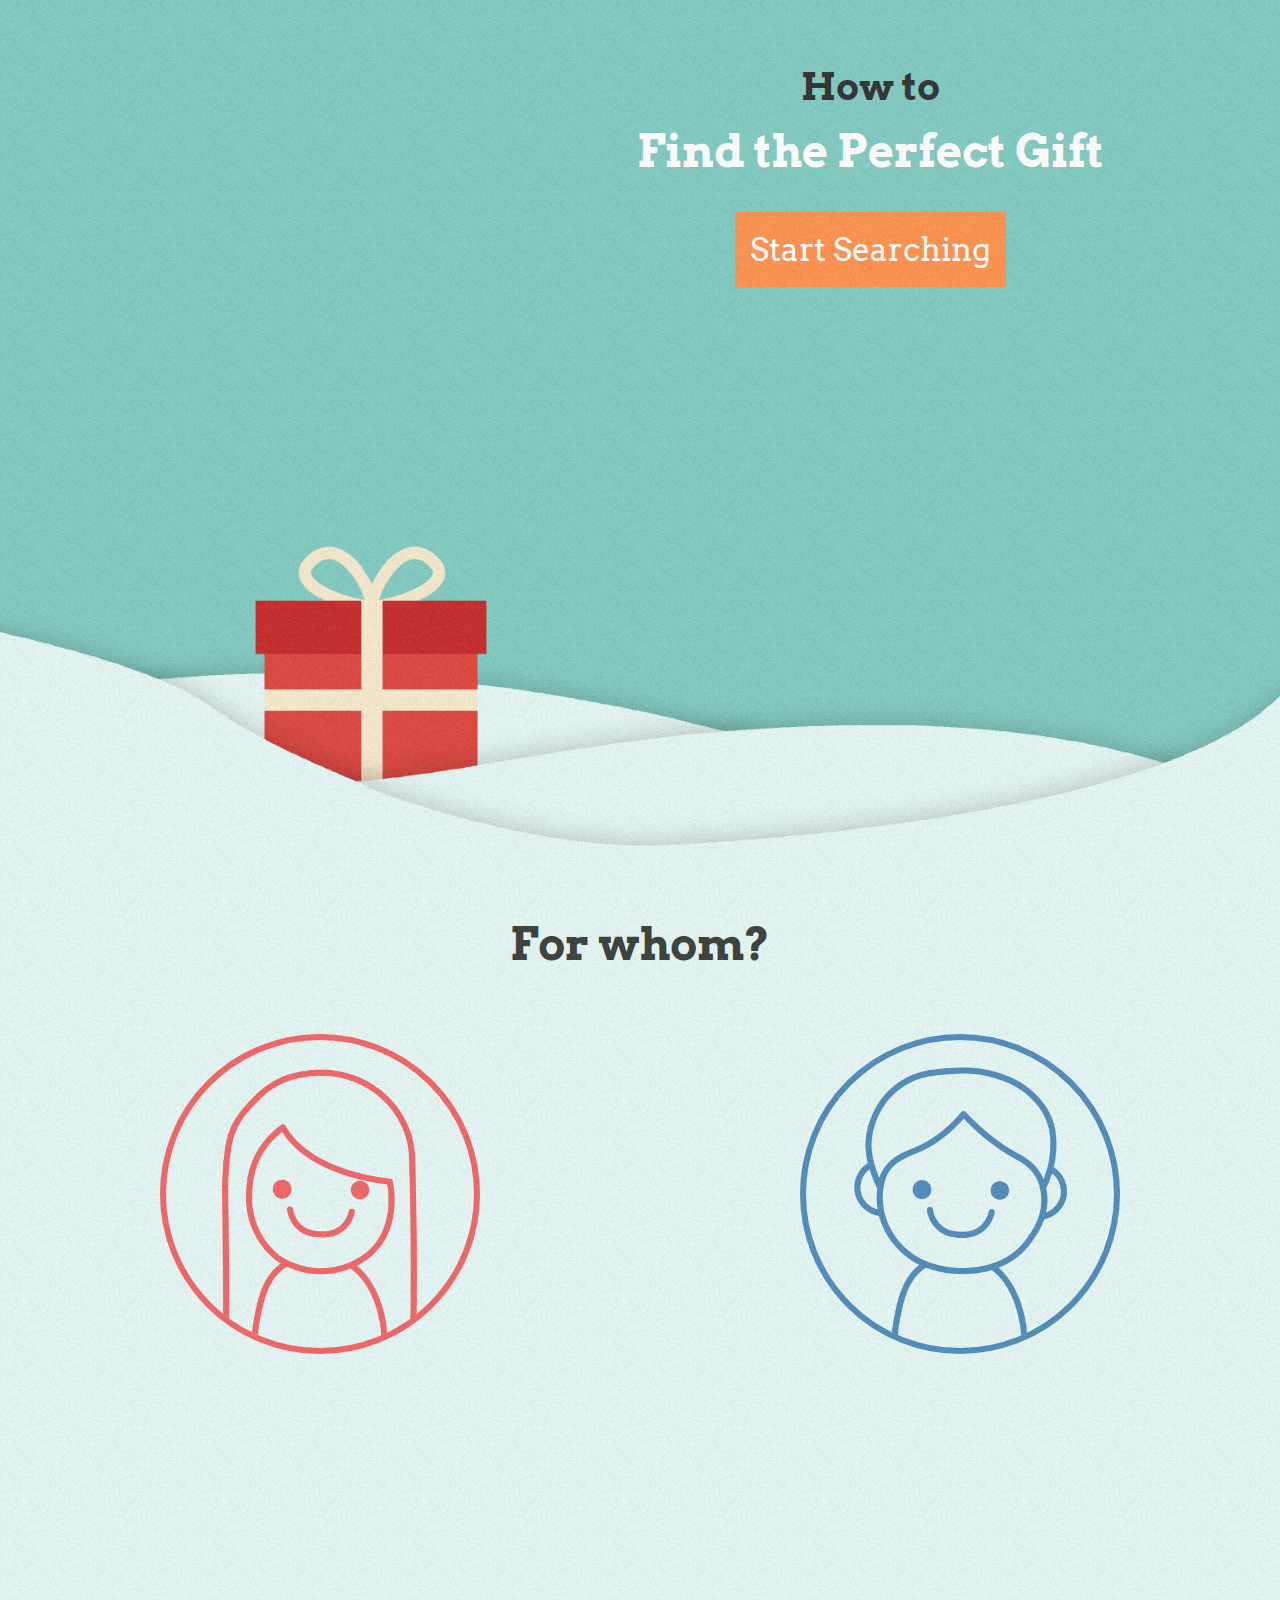
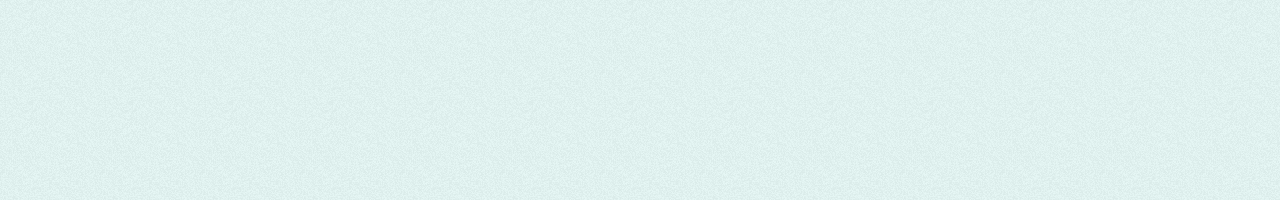
==== src/main/webapp/resources/pages/index.html @ 2a7a6c15 "Server side full-created" ====
<!DOCTYPE html>
<html lang="en">
<head>
    <meta charset="UTF-8">
    <title></title>
    <link rel="stylesheet" href="../css/styles.css">
    <link rel="stylesheet" href="../css/bootstrap.min.css">
    <link rel="icon" href="../img/logos.png">
    <script src="http://ajax.googleapis.com/ajax/libs/jquery/2.0.3/jquery.min.js"></script>
    <script src="../js/main.js"></script>
</head>
<body>
<header>
    <div id="parallax-container">
        <div class="parallax-element">
            <img id="snow3" class="img-responsive" src="../img/snow3.png">
        </div>
        <div class="parallax-element">
            <img id="gift" class="img-responsive" src="../img/gift.png">
        </div>
        <div class="parallax-element">
            <img id="snow2" class="img-responsive" src="../img/snow2.png">
        </div>
        <div class="parallax-element">
            <img id="snow1" class="img-responsive" src="../img/snow1.png">
        </div>
        <div id="header-text" class="parallax-element">
            <h2><span>How to</span><br></h2>

            <h1><span>Find the Perfect Gift</span></h1>

            <div id="header-button" onclick="scrolling('#sex')">
                Start Searching
            </div>
        </div>
    </div>
</header>
<section>
    <div id="sex" class="container-fluid">
        <div class="row">
            <h1>For whom?</h1>
        </div>
        <div class="row">
            <div class="col-sm-6" onclick="printAges(0)">
                <div id="girl"></div>
                <div></div>
            </div>
            <div class="col-sm-6" onclick="printAges(1)">
                <div id="boy"></div>
            </div>
        </div>
    </div>
</section>
<main>
    <div id="age" class="container-fluid">
        <div class="row">
            <h1 id="age-text"></h1>
        </div>
        <div id="age-image" class="row">

        </div>
    </div>
</main>
<div id="noise"></div>
</body>
</html>
---- src/main/webapp/resources/css/styles.css ----
@import url(https://fonts.googleapis.com/css?family=Arvo:400,700);

body {
    background-color: #e5f7f5;
}

#parallax-container {
    background-color: #84ccc3;
    position: relative;
    height: 100vh;
    overflow: hidden;
    font-family: 'Arvo', serif;
}

span {
    font-weight: 700;
}

.parallax-element {
    position: absolute;
    bottom: 0;
    width: 100vw;
}

#gift {
    width: 100vw;
}

#snow1 {
    width: 100vw;
    margin-bottom: 0;
}

#snow2 {
    margin-bottom: 0;
    width: 100vw;
}

#snow3 {
    margin-bottom: 0;
    width: 100vw;
}

#noise {
    background: url(../img/noisy.png) repeat;
    height: 100%;
    width: 100%;
    position: absolute;
    pointer-events: none;
    top: 0;
}

#header-text {
    left: 18%;
    top: 5%;
    text-align: center;
}

#header-text h2 {
    font-size: 3vw;
}

#header-text h1 {
    color: white;
    font-size: 3.5vw;
}

#header-button {
    margin-top: 2%;
    color: white;
    font-size: 2.5vw;
    display: inline-block;
    padding: 1vw;
    background-color: #FF934F;
    border: 2px solid #FF934F;
    cursor: pointer;
}

#header-button:hover {
    background-color: transparent;
    border: 2px solid white;
    -webkit-transition: all 0.2s ease-in-out;
    -moz-transition: all 0.2s ease-in-out;
    -o-transition: all 0.2s ease-in-out;
    transition: all 0.2s ease-in-out;
}

#sex {
    background-color: #e5f7f5;
    font-family: 'Arvo', serif;
    text-align: center;
    min-height: 100vh;
}

#sex img {
    margin: 0 auto;
}

#sex h1 {
    font-weight: 700;
    font-size: 3.5vw;
    color: #3B413C;
}

#girl, #boy {
    width: 25vw;
    height: 25vw;
    background-size: cover;
    border-radius: 100%;
    margin: 9% auto 0;
    cursor: pointer;
}

#girl {
    background-image: url("../img/girl.png");
    border: 0.5vw solid #f26667;
}

#girl:hover {
    background-color: #fad0d1;
    -webkit-transition: all 0.2s ease-in-out;
    -moz-transition: all 0.2s ease-in-out;
    -o-transition: all 0.2s ease-in-out;
    transition: all 0.2s ease-in-out;
}

#boy {
    background-image: url("../img/boy.png");
    border: 0.5vw solid #518DBB;
}

#boy:hover {
    background-color: #96a9d4;
    -webkit-transition: all 0.2s ease-in-out;
    -moz-transition: all 0.2s ease-in-out;
    -o-transition: all 0.2s ease-in-out;
    transition: all 0.2s ease-in-out;
}

#age {
    background-color: #e5f7f5;
    font-family: 'Arvo', serif;
    text-align: center;
    min-height: 100vh;
    display: none;
}

#age-text {
    font-weight: 700;
    font-size: 3.5vw;
    color: #3B413C;
}

.age-images {
    width: 10vw;
    height: 10vw;
    background-size: cover;
    border-radius: 100%;
    margin: 0 auto;
    border: 2px solid #C4D7F2;
}

#age-image h3 {
    color: #3B413C;
    font-family: 'Arvo', serif;
    font-size: 2vw;
}
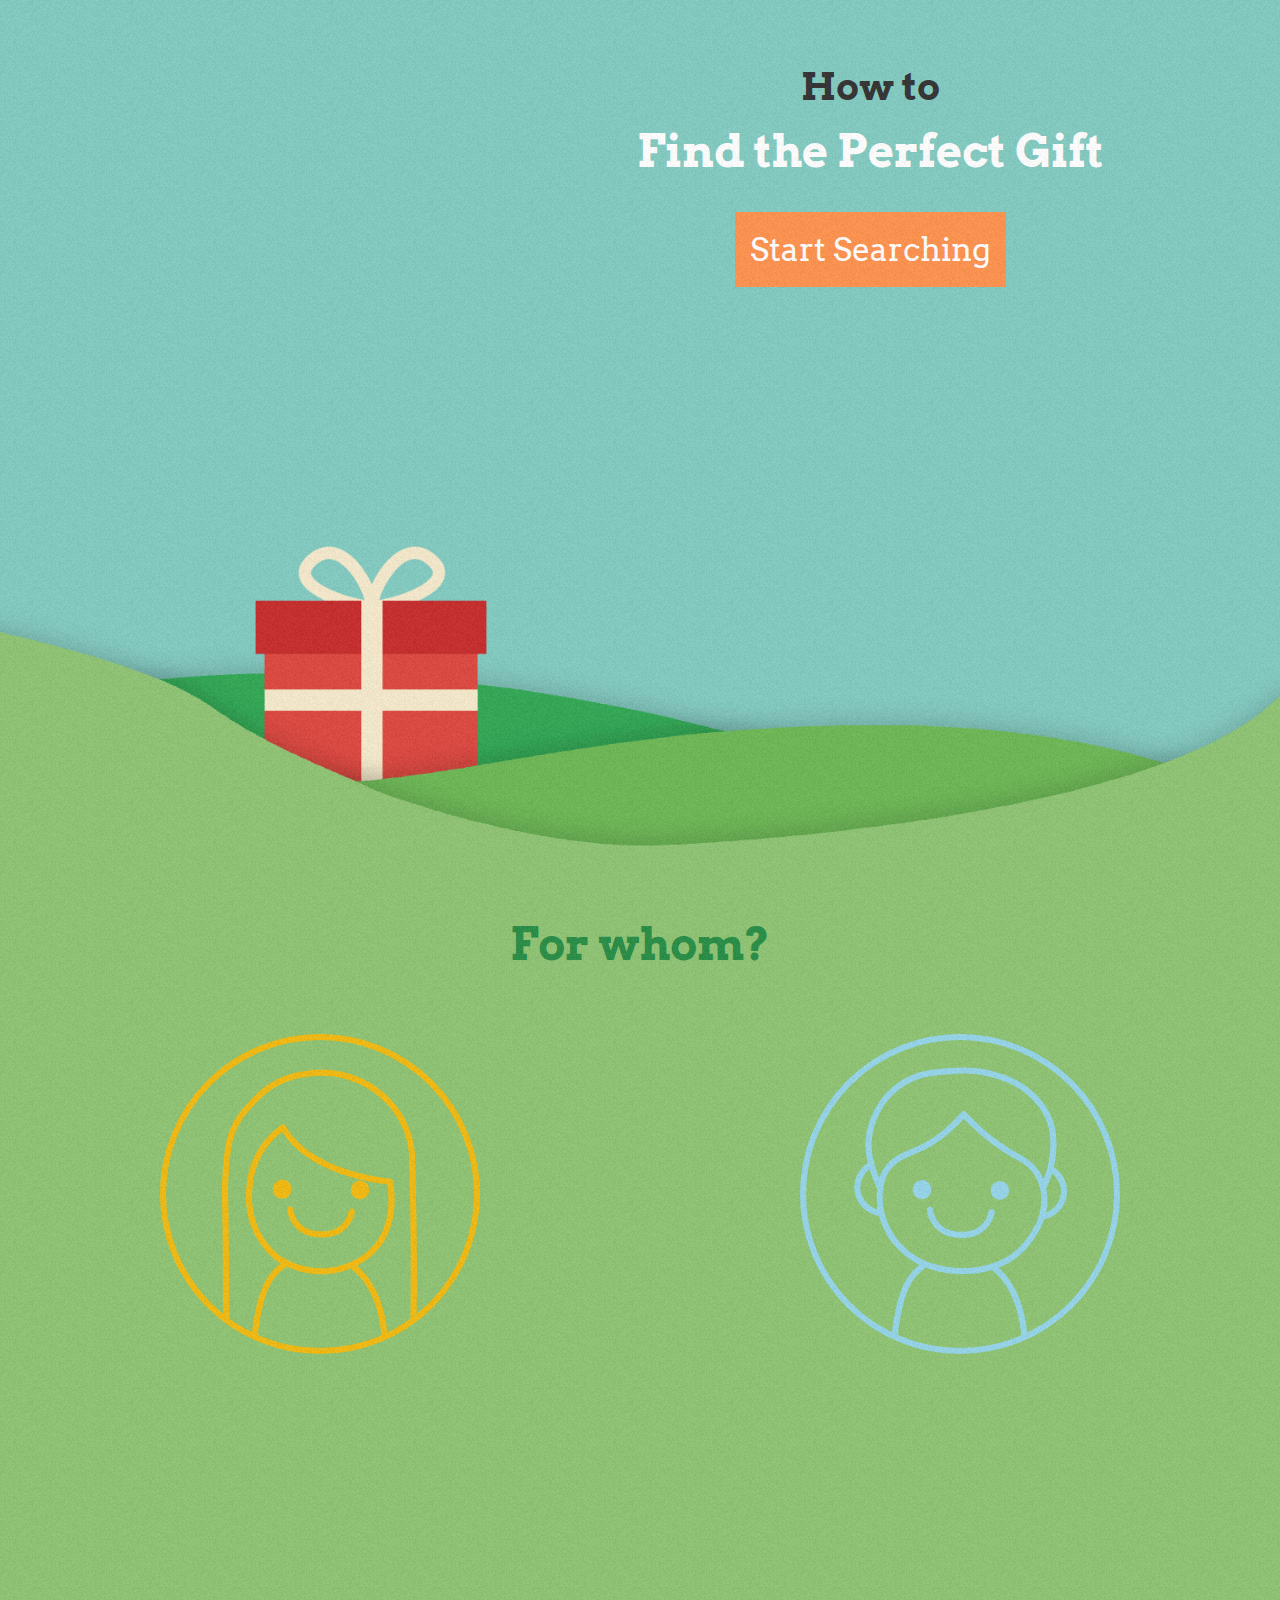
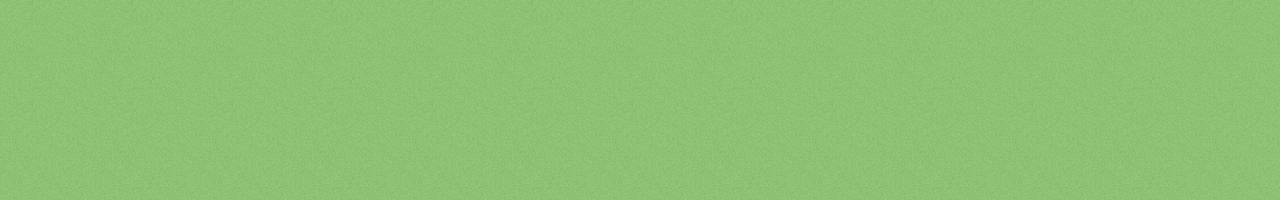
==== commit f9f6f0d2: "frontend" ====
--- a/src/main/webapp/resources/pages/index.html
+++ b/src/main/webapp/resources/pages/index.html
@@ -13,16 +13,16 @@
 <header>
     <div id="parallax-container">
         <div class="parallax-element">
-            <img id="snow3" class="img-responsive" src="../img/snow3.png">
+            <img id="snow3" class="img-responsive" src="../img/grass3.png">
         </div>
         <div class="parallax-element">
             <img id="gift" class="img-responsive" src="../img/gift.png">
         </div>
         <div class="parallax-element">
-            <img id="snow2" class="img-responsive" src="../img/snow2.png">
+            <img id="snow2" class="img-responsive" src="../img/grass2.png">
         </div>
         <div class="parallax-element">
-            <img id="snow1" class="img-responsive" src="../img/snow1.png">
+            <img id="snow1" class="img-responsive" src="../img/grass1.png">
         </div>
         <div id="header-text" class="parallax-element">
             <h2><span>How to</span><br></h2>
@@ -43,7 +43,6 @@
         <div class="row">
             <div class="col-sm-6" onclick="printAges(0)">
                 <div id="girl"></div>
-                <div></div>
             </div>
             <div class="col-sm-6" onclick="printAges(1)">
                 <div id="boy"></div>
@@ -61,6 +60,22 @@
         </div>
     </div>
 </main>
+<section>
+    <div id="country" class="container-fluid">
+        <div class="row">
+            <h1 id="country-text"></h1>
+        </div>
+        <div class="row">
+            <div class="col-sm-6">
+                <div id="ukraine"></div>
+            </div>
+            <div class="col-sm-6">
+                <div id="russia">
+                </div>
+            </div>
+        </div>
+    </div>
+</section>
 <div id="noise"></div>
 </body>
 </html>--- a/src/main/webapp/resources/css/styles.css
+++ b/src/main/webapp/resources/css/styles.css
@@ -86,7 +86,7 @@
 }
 
 #sex {
-    background-color: #e5f7f5;
+    background-color: #8fc574;
     font-family: 'Arvo', serif;
     text-align: center;
     min-height: 100vh;
@@ -99,7 +99,7 @@
 #sex h1 {
     font-weight: 700;
     font-size: 3.5vw;
-    color: #3B413C;
+    color: #278e46;
 }
 
 #girl, #boy {
@@ -112,12 +112,12 @@
 }
 
 #girl {
-    background-image: url("../img/girl.png");
-    border: 0.5vw solid #f26667;
+    background-image: url("../img/female.png");
+    border: 0.5vw solid #f3bb11;
 }
 
 #girl:hover {
-    background-color: #fad0d1;
+    background-color: #e0ed8e;
     -webkit-transition: all 0.2s ease-in-out;
     -moz-transition: all 0.2s ease-in-out;
     -o-transition: all 0.2s ease-in-out;
@@ -125,12 +125,12 @@
 }
 
 #boy {
-    background-image: url("../img/boy.png");
-    border: 0.5vw solid #518DBB;
+    background-image: url("../img/male.png");
+    border: 0.5vw solid #96d6eb;
 }
 
 #boy:hover {
-    background-color: #96a9d4;
+    background-color: #51bcc3;
     -webkit-transition: all 0.2s ease-in-out;
     -moz-transition: all 0.2s ease-in-out;
     -o-transition: all 0.2s ease-in-out;
@@ -138,7 +138,7 @@
 }
 
 #age {
-    background-color: #e5f7f5;
+    background-color: #8fc574;
     font-family: 'Arvo', serif;
     text-align: center;
     min-height: 100vh;
@@ -148,7 +148,7 @@
 #age-text {
     font-weight: 700;
     font-size: 3.5vw;
-    color: #3B413C;
+    color: #278e46;
 }
 
 .age-images {
@@ -157,11 +157,59 @@
     background-size: cover;
     border-radius: 100%;
     margin: 0 auto;
-    border: 2px solid #C4D7F2;
 }
 
 #age-image h3 {
     color: #3B413C;
     font-family: 'Arvo', serif;
     font-size: 2vw;
+}
+
+#country {
+    background-color: #8fc574;
+    font-family: 'Arvo', serif;
+    text-align: center;
+    min-height: 100vh;
+    display: none;
+}
+
+#country-text {
+    font-weight: 700;
+    font-size: 3.5vw;
+    color: #278e46;
+}
+
+#ukraine, #russia {
+    width: 25vw;
+    height: 25vw;
+    background-size: cover;
+    border-radius: 100%;
+    margin: 9% auto 0;
+    cursor: pointer;
+}
+
+#ukraine {
+    background-image: url("../img/ukr.png");
+    border: 0.5vw solid #2fa251;
+}
+
+#ukraine:hover {
+    background-color: #6db855;
+    -webkit-transition: all 0.2s ease-in-out;
+    -moz-transition: all 0.2s ease-in-out;
+    -o-transition: all 0.2s ease-in-out;
+    transition: all 0.2s ease-in-out;
+}
+
+#russia {
+    background-image: url("../img/ru.png");
+    border: 0.5vw solid #2fa251;
+}
+
+#russia:hover {
+    background-color: #6db855;
+    -webkit-transition: all 0.2s ease-in-out;
+    -moz-transition: all 0.2s ease-in-out;
+    -o-transition: all 0.2s ease-in-out;
+    transition: all 0.2s ease-in-out;
 }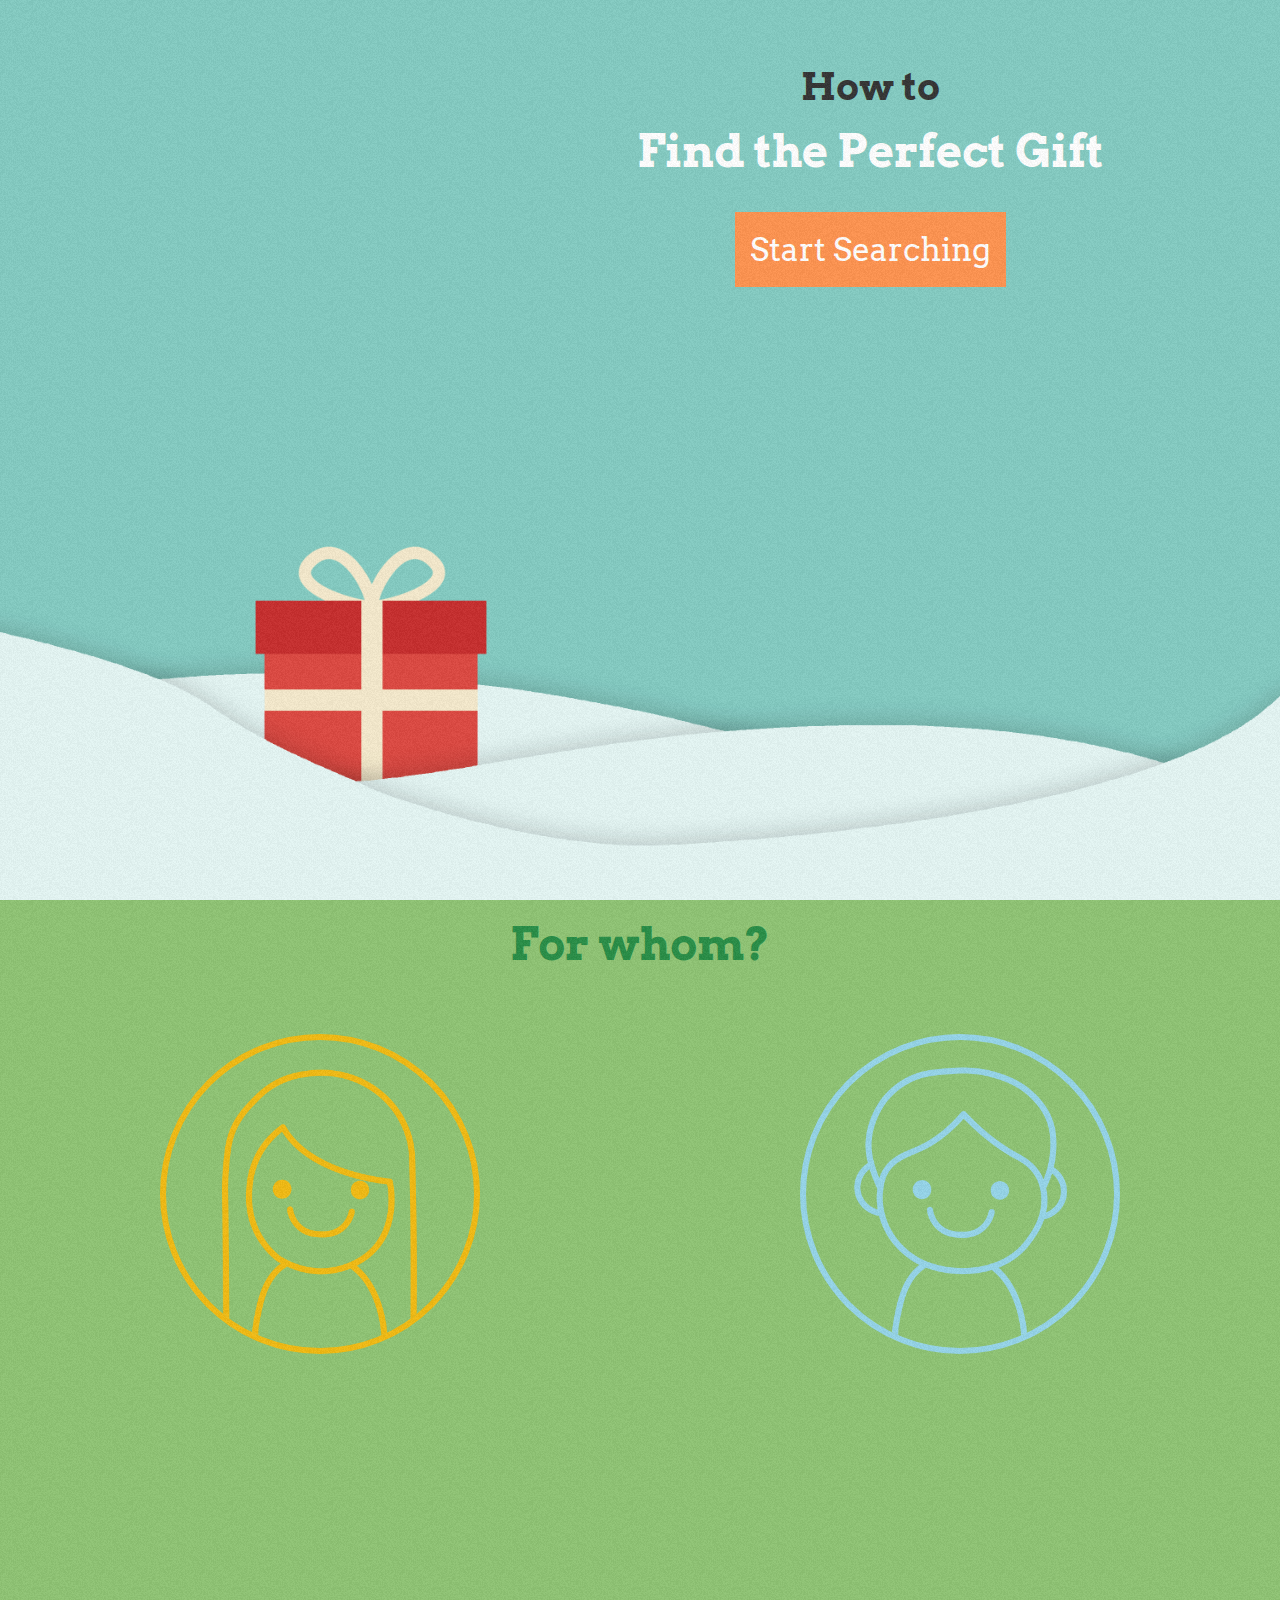
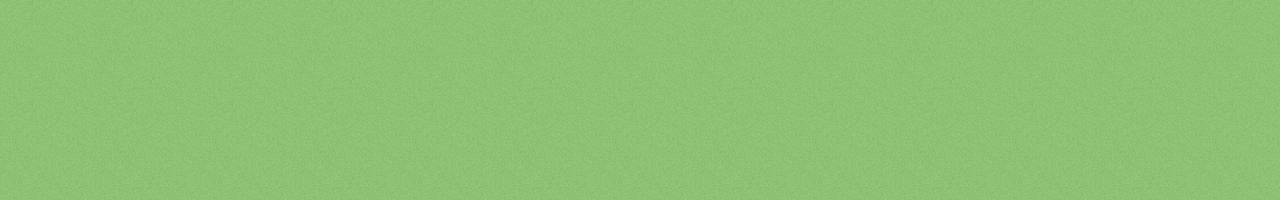
==== commit b8c9685e: "conflicts fixed" ====
--- a/src/main/webapp/resources/pages/index.html
+++ b/src/main/webapp/resources/pages/index.html
@@ -8,21 +8,22 @@
     <link rel="icon" href="../img/logos.png">
     <script src="http://ajax.googleapis.com/ajax/libs/jquery/2.0.3/jquery.min.js"></script>
     <script src="../js/main.js"></script>
+    <script src="../js/requestToServer.js"></script>
 </head>
 <body>
 <header>
     <div id="parallax-container">
         <div class="parallax-element">
-            <img id="snow3" class="img-responsive" src="../img/grass3.png">
+            <img id="snow3" class="img-responsive" src="../img/snow3.png">
         </div>
         <div class="parallax-element">
             <img id="gift" class="img-responsive" src="../img/gift.png">
         </div>
         <div class="parallax-element">
-            <img id="snow2" class="img-responsive" src="../img/grass2.png">
+            <img id="snow2" class="img-responsive" src="../img/snow2.png">
         </div>
         <div class="parallax-element">
-            <img id="snow1" class="img-responsive" src="../img/grass1.png">
+            <img id="snow1" class="img-responsive" src="../img/snow1.png">
         </div>
         <div id="header-text" class="parallax-element">
             <h2><span>How to</span><br></h2>
@@ -43,6 +44,7 @@
         <div class="row">
             <div class="col-sm-6" onclick="printAges(0)">
                 <div id="girl"></div>
+                <div></div>
             </div>
             <div class="col-sm-6" onclick="printAges(1)">
                 <div id="boy"></div>
@@ -60,22 +62,6 @@
         </div>
     </div>
 </main>
-<section>
-    <div id="country" class="container-fluid">
-        <div class="row">
-            <h1 id="country-text"></h1>
-        </div>
-        <div class="row">
-            <div class="col-sm-6">
-                <div id="ukraine"></div>
-            </div>
-            <div class="col-sm-6">
-                <div id="russia">
-                </div>
-            </div>
-        </div>
-    </div>
-</section>
 <div id="noise"></div>
 </body>
 </html>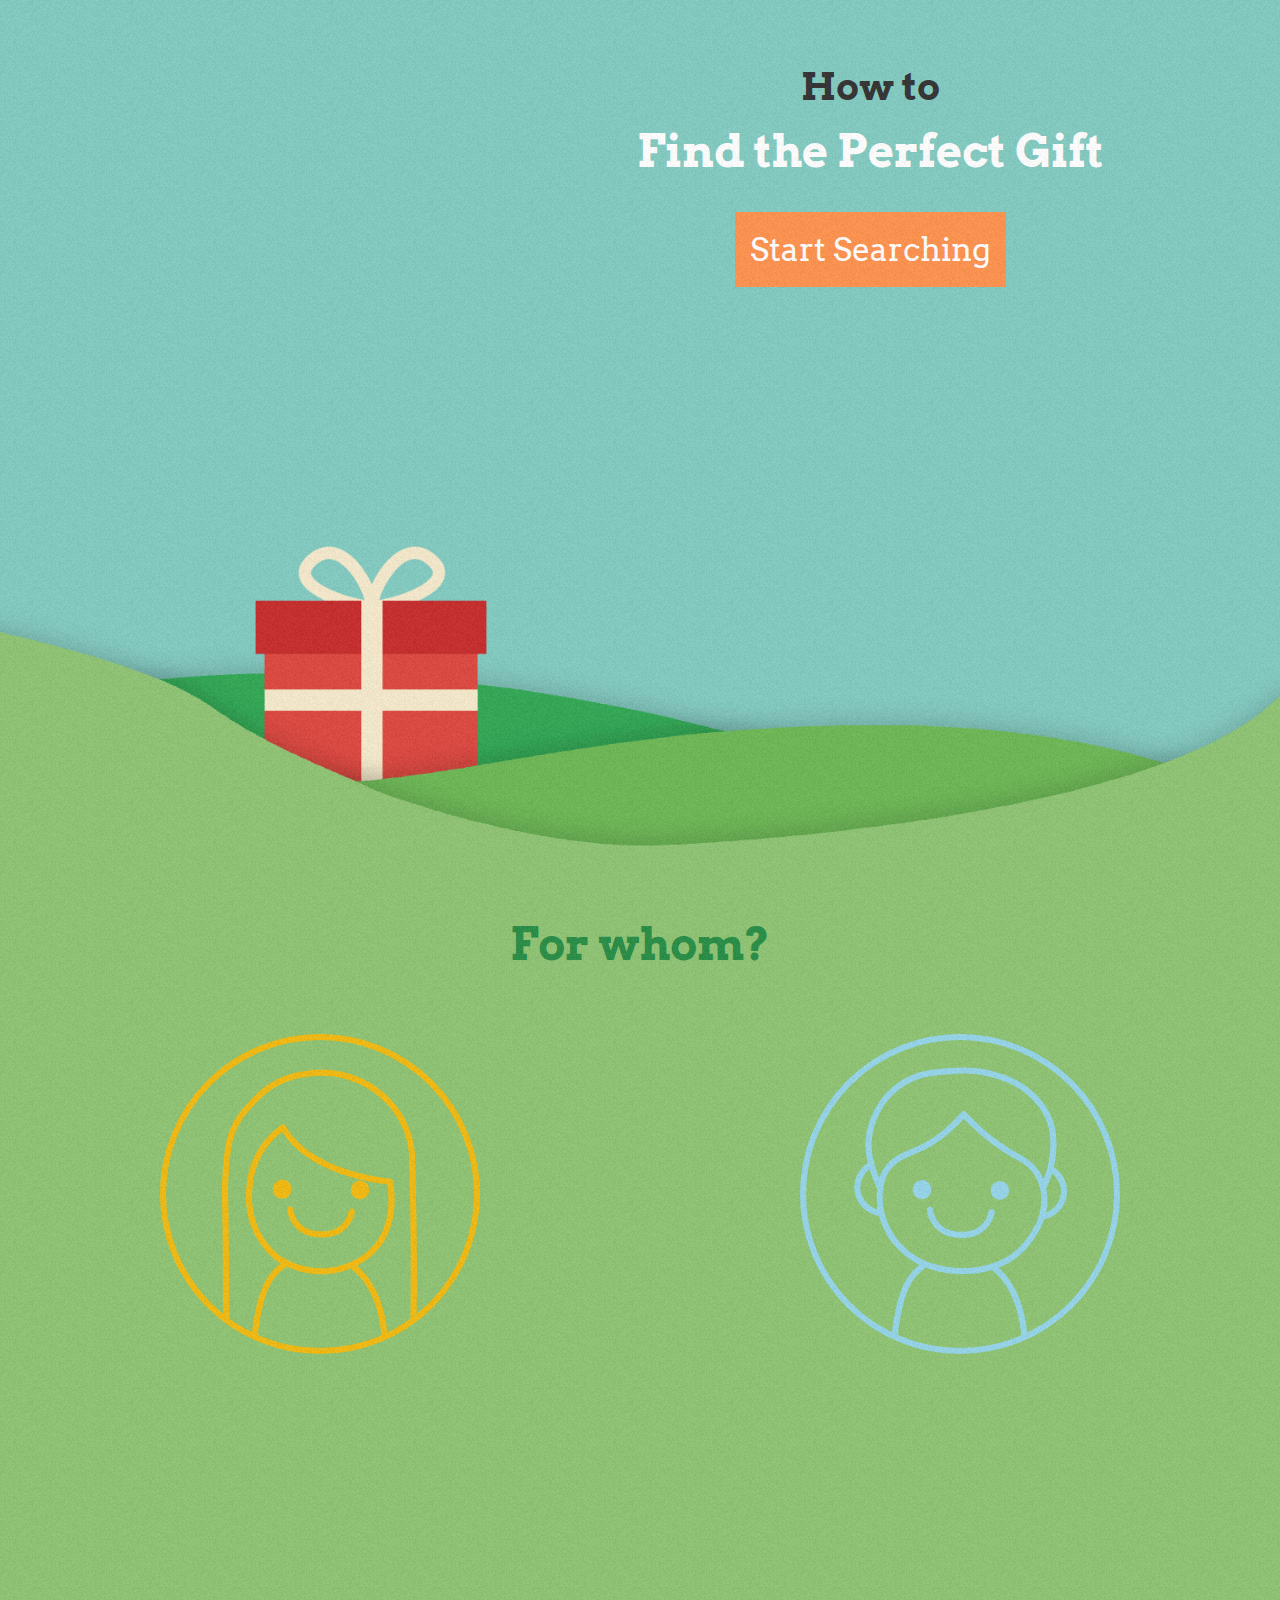
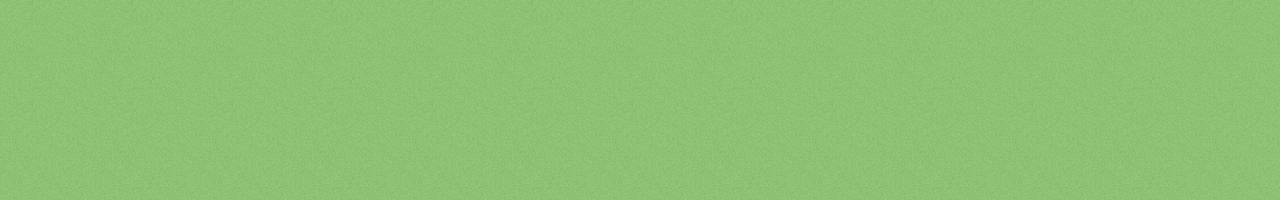
==== commit 8abdab63: "fixed conflicts in main.js" ====
--- a/src/main/webapp/resources/pages/index.html
+++ b/src/main/webapp/resources/pages/index.html
@@ -14,16 +14,16 @@
 <header>
     <div id="parallax-container">
         <div class="parallax-element">
-            <img id="snow3" class="img-responsive" src="../img/snow3.png">
+            <img id="snow3" class="img-responsive" src="../img/grass3.png">
         </div>
         <div class="parallax-element">
             <img id="gift" class="img-responsive" src="../img/gift.png">
         </div>
         <div class="parallax-element">
-            <img id="snow2" class="img-responsive" src="../img/snow2.png">
+            <img id="snow2" class="img-responsive" src="../img/grass2.png">
         </div>
         <div class="parallax-element">
-            <img id="snow1" class="img-responsive" src="../img/snow1.png">
+            <img id="snow1" class="img-responsive" src="../img/grass1.png">
         </div>
         <div id="header-text" class="parallax-element">
             <h2><span>How to</span><br></h2>
@@ -44,7 +44,6 @@
         <div class="row">
             <div class="col-sm-6" onclick="printAges(0)">
                 <div id="girl"></div>
-                <div></div>
             </div>
             <div class="col-sm-6" onclick="printAges(1)">
                 <div id="boy"></div>
@@ -62,6 +61,22 @@
         </div>
     </div>
 </main>
+<section>
+    <div id="country" class="container-fluid">
+        <div class="row">
+            <h1 id="country-text"></h1>
+        </div>
+        <div class="row">
+            <div class="col-sm-6">
+                <div id="ukraine"></div>
+            </div>
+            <div class="col-sm-6">
+                <div id="russia">
+                </div>
+            </div>
+        </div>
+    </div>
+</section>
 <div id="noise"></div>
 </body>
 </html>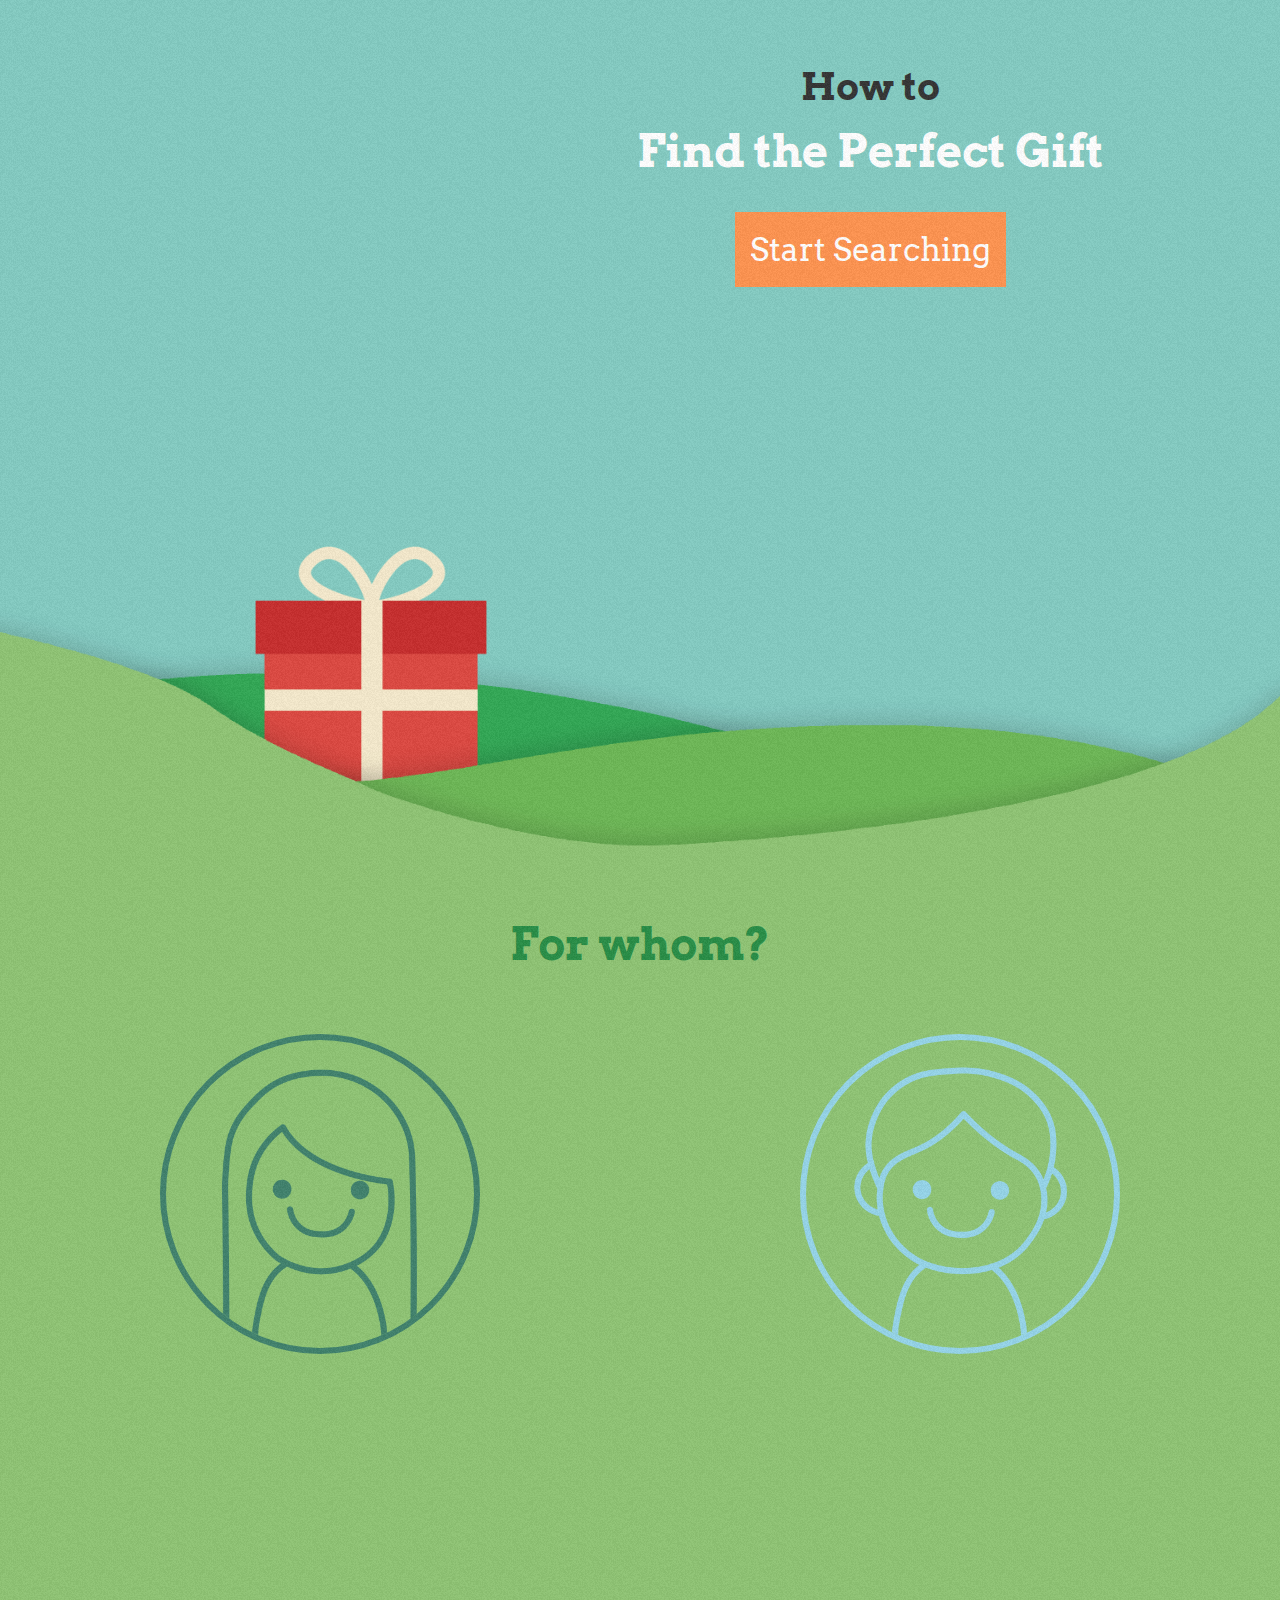
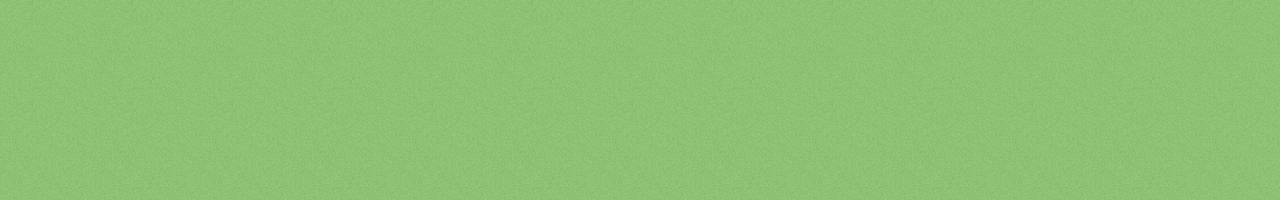
==== commit d27f3290: "ajax request" ====
--- a/src/main/webapp/resources/pages/index.html
+++ b/src/main/webapp/resources/pages/index.html
@@ -77,6 +77,13 @@
         </div>
     </div>
 </section>
+<section>
+    <div id="result" class="container-fluid">
+        <div class="row">
+            <h1 id="result-text">Recommended Gifts!</h1>
+        </div>
+    </div>
+</section>
 <div id="noise"></div>
 </body>
 </html>--- a/src/main/webapp/resources/css/styles.css
+++ b/src/main/webapp/resources/css/styles.css
@@ -113,11 +113,11 @@
 
 #girl {
     background-image: url("../img/female.png");
-    border: 0.5vw solid #f3bb11;
+    border: 0.5vw solid #3f826d;
 }
 
 #girl:hover {
-    background-color: #e0ed8e;
+    background-color: #d4c5e2;
     -webkit-transition: all 0.2s ease-in-out;
     -moz-transition: all 0.2s ease-in-out;
     -o-transition: all 0.2s ease-in-out;
@@ -212,4 +212,27 @@
     -moz-transition: all 0.2s ease-in-out;
     -o-transition: all 0.2s ease-in-out;
     transition: all 0.2s ease-in-out;
+}
+
+#result {
+    background-color: #8fc574;
+    font-family: 'Arvo', serif;
+    text-align: center;
+    min-height: 100vh;
+    display: none;
+}
+
+#result-text {
+    font-weight: 700;
+    font-size: 3.5vw;
+    color: #278e46;
+}
+
+.result-image {
+    width: 25vw;
+    height: 25vw;
+    background-size: cover;
+    border-radius: 100%;
+    margin: 9% auto 0;
+    cursor: pointer;
 }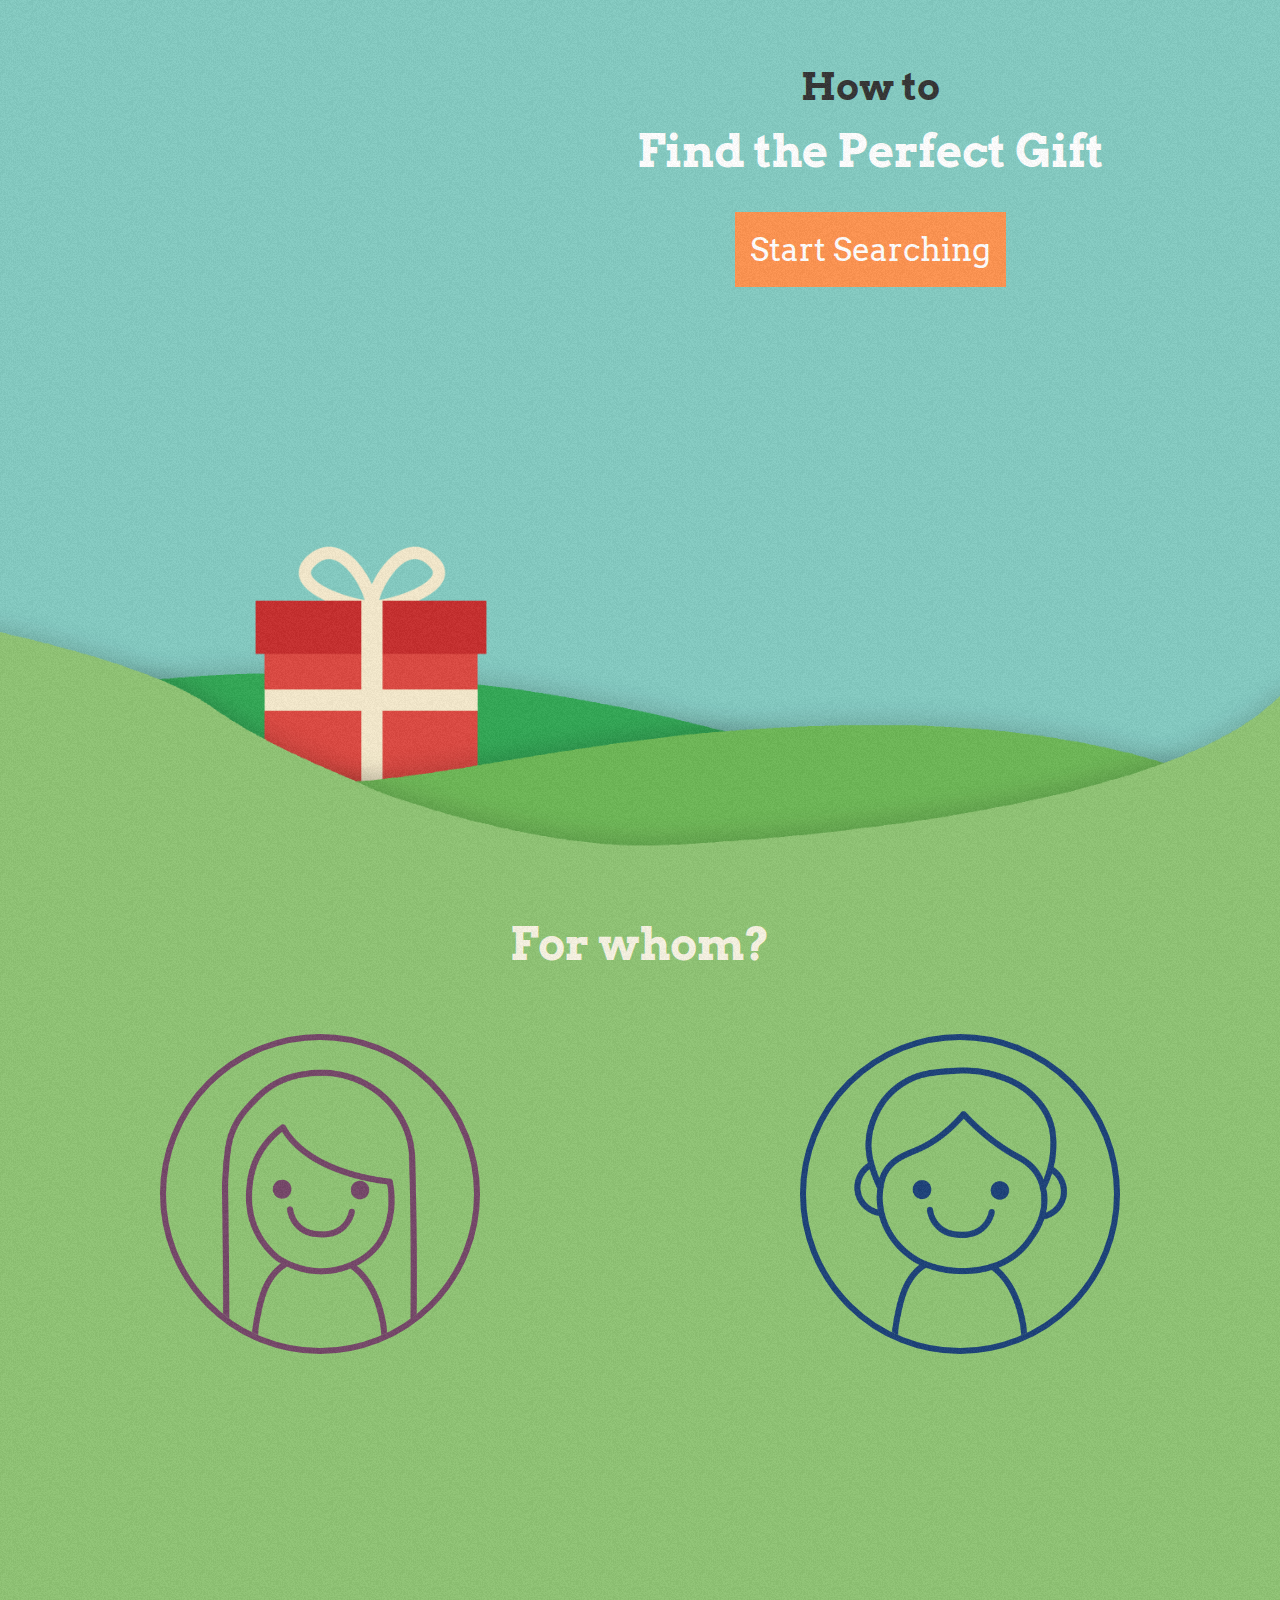
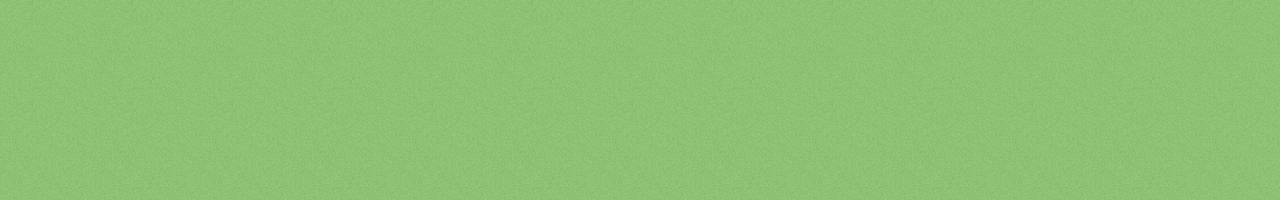
==== commit c7d54979: "completed gui" ====
--- a/src/main/webapp/resources/pages/index.html
+++ b/src/main/webapp/resources/pages/index.html
@@ -2,7 +2,8 @@
 <html lang="en">
 <head>
     <meta charset="UTF-8">
-    <title></title>
+    <meta name="viewport" content="width=device-width, initial-scale=1">
+    <title>GiftIT</title>
     <link rel="stylesheet" href="../css/styles.css">
     <link rel="stylesheet" href="../css/bootstrap.min.css">
     <link rel="icon" href="../img/logos.png">
@@ -75,6 +76,11 @@
                 </div>
             </div>
         </div>
+        <div class="row" id="load">
+            <div class="col-sm-4 col-sm-offset-4">
+                <img src="../img/load.gif">
+            </div>
+        </div>
     </div>
 </section>
 <section>
--- a/src/main/webapp/resources/css/styles.css
+++ b/src/main/webapp/resources/css/styles.css
@@ -99,7 +99,7 @@
 #sex h1 {
     font-weight: 700;
     font-size: 3.5vw;
-    color: #278e46;
+    color: #f8f4e3;
 }
 
 #girl, #boy {
@@ -113,7 +113,7 @@
 
 #girl {
     background-image: url("../img/female.png");
-    border: 0.5vw solid #3f826d;
+    border: 0.5vw solid #754668;
 }
 
 #girl:hover {
@@ -126,7 +126,7 @@
 
 #boy {
     background-image: url("../img/male.png");
-    border: 0.5vw solid #96d6eb;
+    border: 0.5vw solid #1b4079;
 }
 
 #boy:hover {
@@ -148,7 +148,7 @@
 #age-text {
     font-weight: 700;
     font-size: 3.5vw;
-    color: #278e46;
+    color: #f8f4e3;
 }
 
 .age-images {
@@ -160,7 +160,7 @@
 }
 
 #age-image h3 {
-    color: #3B413C;
+    color: #f8f4e3;
     font-family: 'Arvo', serif;
     font-size: 2vw;
 }
@@ -176,7 +176,7 @@
 #country-text {
     font-weight: 700;
     font-size: 3.5vw;
-    color: #278e46;
+    color: #f8f4e3;
 }
 
 #ukraine, #russia {
@@ -220,19 +220,25 @@
     text-align: center;
     min-height: 100vh;
     display: none;
+    color: #f8f4e3;
 }
 
 #result-text {
     font-weight: 700;
     font-size: 3.5vw;
-    color: #278e46;
+    color: #f8f4e3;
+    margin-bottom: 5vw;
 }
 
 .result-image {
-    width: 25vw;
-    height: 25vw;
+    width: 10vw;
+    height: 10vw;
     background-size: cover;
     border-radius: 100%;
     margin: 9% auto 0;
-    cursor: pointer;
+}
+
+#load img {
+    width: 10vw;
+    height: 10vw;
 }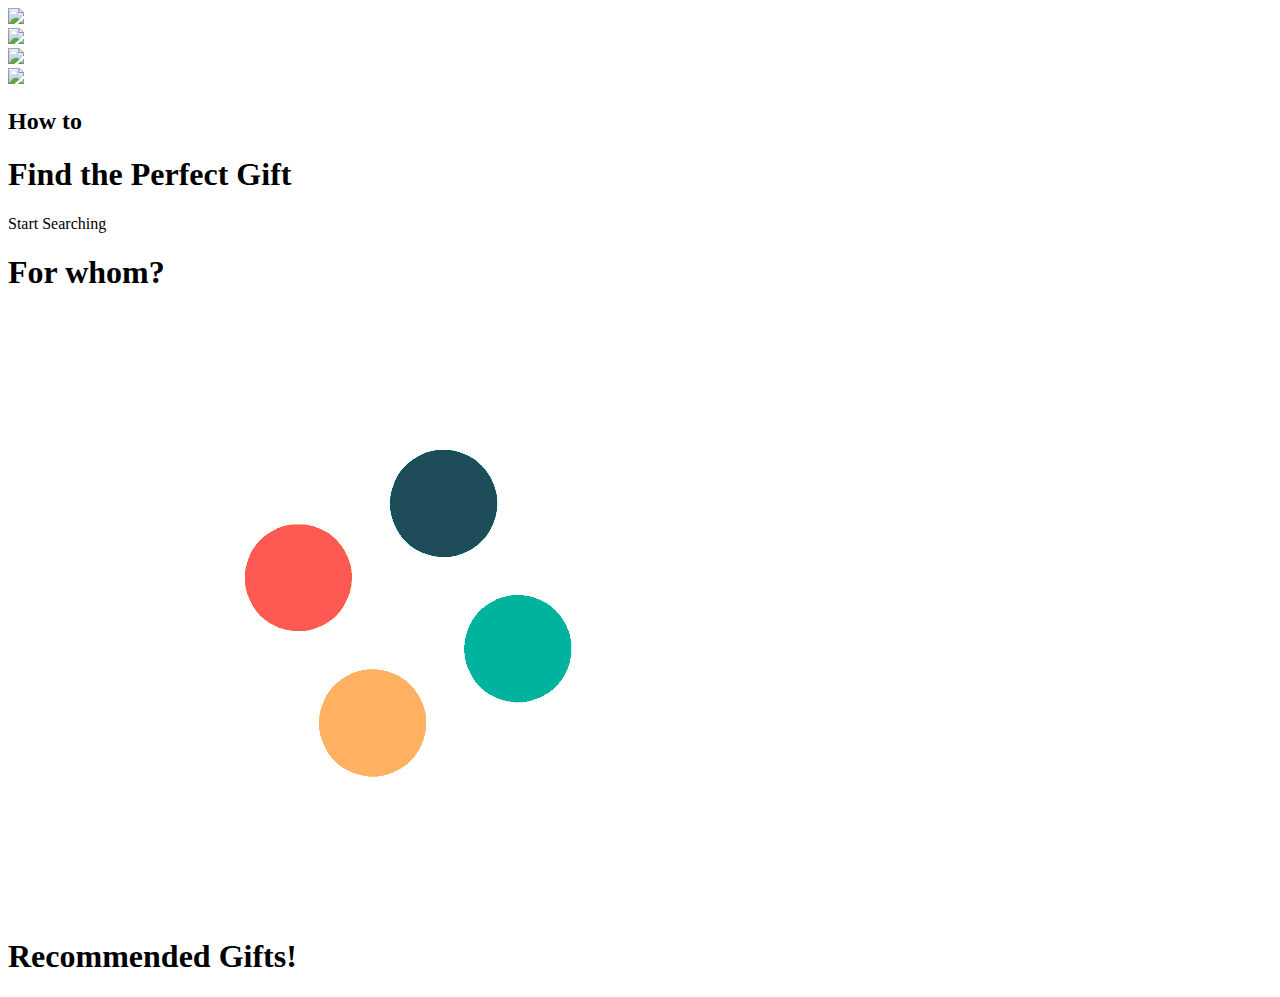
==== commit f9457dfc: "Almost working docker" ====
--- a/src/main/webapp/resources/pages/index.html
+++ b/src/main/webapp/resources/pages/index.html
@@ -4,27 +4,27 @@
     <meta charset="UTF-8">
     <meta name="viewport" content="width=device-width, initial-scale=1">
     <title>GiftIT</title>
-    <link rel="stylesheet" href="../css/styles.css">
-    <link rel="stylesheet" href="../css/bootstrap.min.css">
-    <link rel="icon" href="../img/logos.png">
+    <link rel="stylesheet" href="../resources//css/styles.css">
+    <link rel="stylesheet" href="../resources//css/bootstrap.min.css">
+    <link rel="icon" href="../resources//img/logos.png">
     <script src="http://ajax.googleapis.com/ajax/libs/jquery/2.0.3/jquery.min.js"></script>
-    <script src="../js/main.js"></script>
-    <script src="../js/requestToServer.js"></script>
+    <script src="../resources/js/main.js"></script>
+    <script src="../resources//js/requestToServer.js"></script>
 </head>
 <body>
 <header>
     <div id="parallax-container">
         <div class="parallax-element">
-            <img id="snow3" class="img-responsive" src="../img/grass3.png">
+            <img id="snow3" class="img-responsive" src="../resources//img/grass3.png">
         </div>
         <div class="parallax-element">
-            <img id="gift" class="img-responsive" src="../img/gift.png">
+            <img id="gift" class="img-responsive" src="../resources//img/gift.png">
         </div>
         <div class="parallax-element">
-            <img id="snow2" class="img-responsive" src="../img/grass2.png">
+            <img id="snow2" class="img-responsive" src="../resources//img/grass2.png">
         </div>
         <div class="parallax-element">
-            <img id="snow1" class="img-responsive" src="../img/grass1.png">
+            <img id="snow1" class="img-responsive" src="../resources//img/grass1.png">
         </div>
         <div id="header-text" class="parallax-element">
             <h2><span>How to</span><br></h2>
